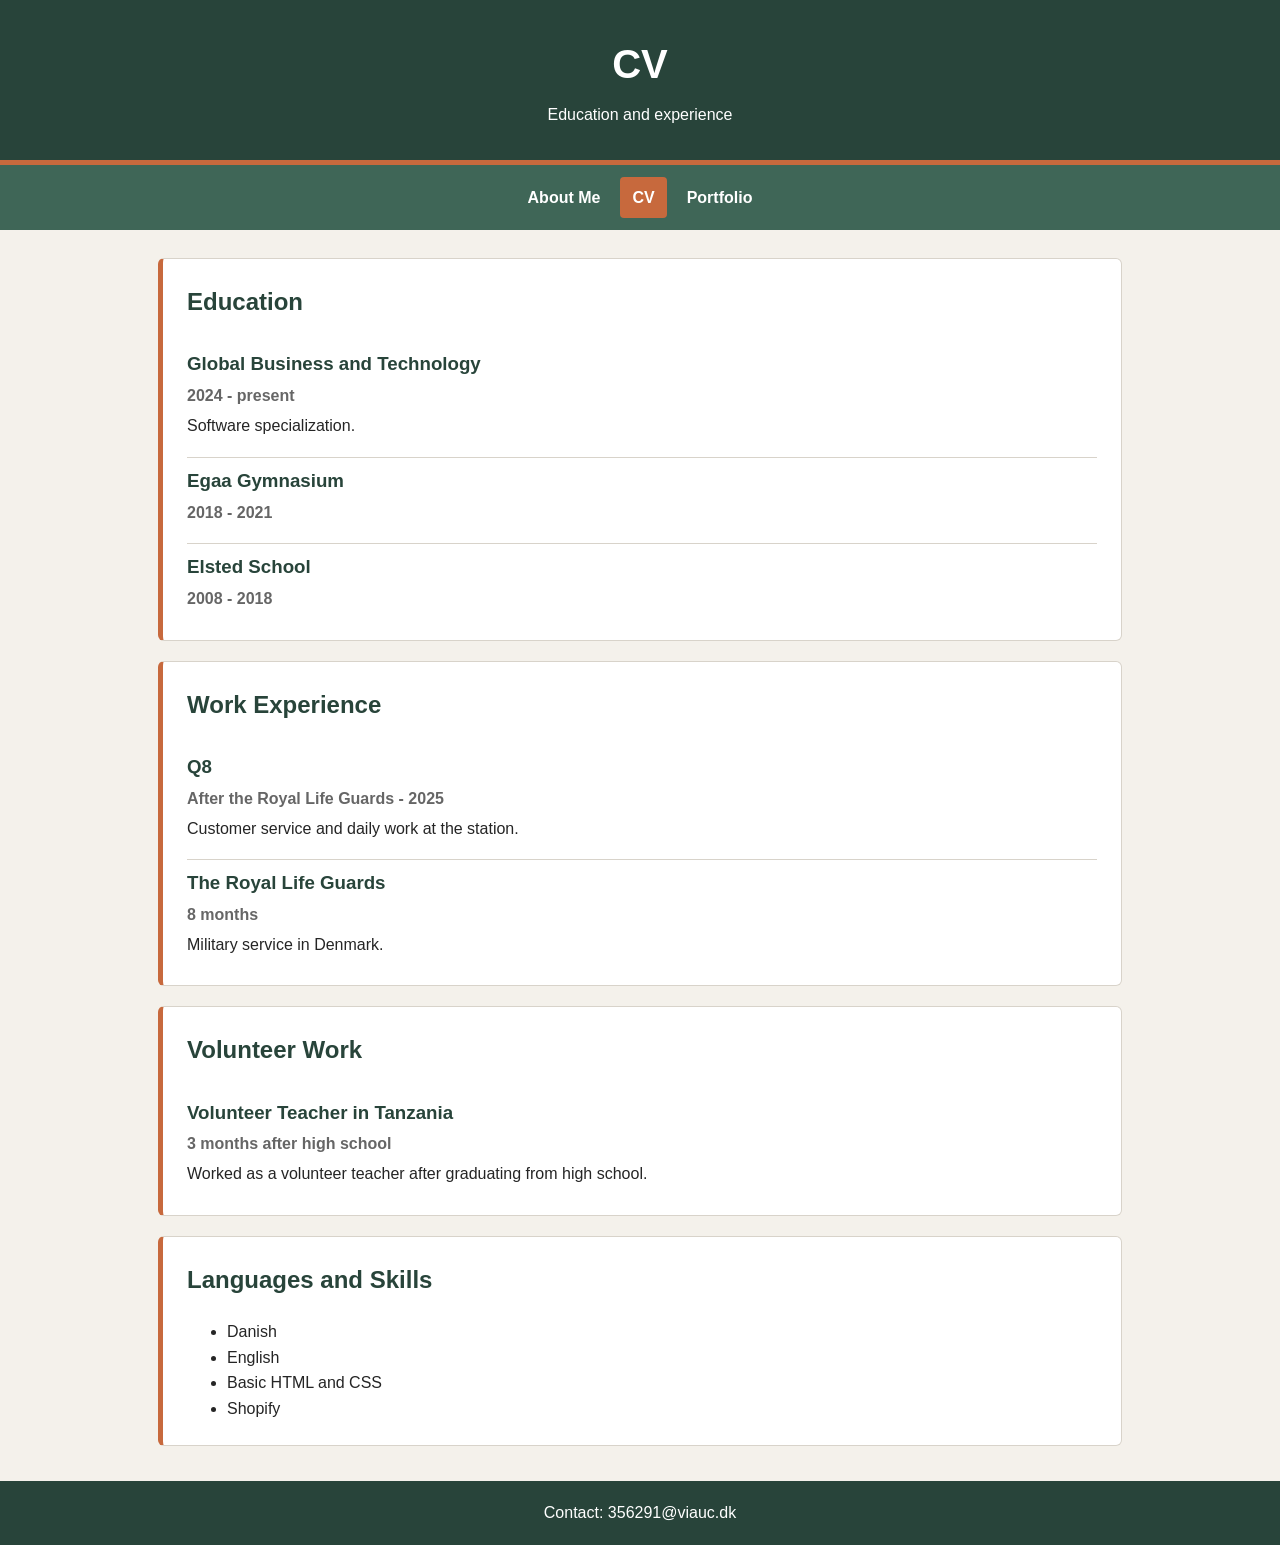
==== cv.html @ 2d31c3ad "Add personal CV and portfolio website" ====
<!DOCTYPE html>
<html lang="en">
<head>
  <meta charset="UTF-8">
  <meta name="viewport" content="width=device-width, initial-scale=1.0">
  <title>Julius - CV</title>
  <link rel="stylesheet" href="style.css">
</head>
<body>
  <header>
    <h1>CV</h1>
    <p>Education and experience</p>
  </header>

  <nav>
    <ul>
      <li><a href="index.html">About Me</a></li>
      <li><a href="cv.html" class="active">CV</a></li>
      <li><a href="portfolio.html">Portfolio</a></li>
    </ul>
  </nav>

  <main>
    <section>
      <h2>Education</h2>
      <div class="cv-item">
        <h3>Global Business and Technology</h3>
        <p class="date">2024 - present</p>
        <p>Software specialization.</p>
      </div>
      <div class="cv-item">
        <h3>Egaa Gymnasium</h3>
        <p class="date">2018 - 2021</p>
      </div>
      <div class="cv-item">
        <h3>Elsted School</h3>
        <p class="date">2008 - 2018</p>
      </div>
    </section>

    <section>
      <h2>Work Experience</h2>
      <div class="cv-item">
        <h3>Q8</h3>
        <p class="date">After the Royal Life Guards - 2025</p>
        <p>Customer service and daily work at the station.</p>
      </div>
      <div class="cv-item">
        <h3>The Royal Life Guards</h3>
        <p class="date">8 months</p>
        <p>Military service in Denmark.</p>
      </div>
    </section>

    <section>
      <h2>Volunteer Work</h2>
      <div class="cv-item">
        <h3>Volunteer Teacher in Tanzania</h3>
        <p class="date">3 months after high school</p>
        <p>Worked as a volunteer teacher after graduating from high school.</p>
      </div>
    </section>

    <section>
      <h2>Languages and Skills</h2>
      <ul class="simple-list">
        <li>Danish</li>
        <li>English</li>
        <li>Basic HTML and CSS</li>
        <li>Shopify</li>
      </ul>
    </section>
  </main>

  <footer>
    <p>Contact: 356291@viauc.dk</p>
  </footer>
</body>
</html>
---- style.css ----
:root {
  --dark-green: #28443a;
  --green: #3f6657;
  --orange: #c7693d;
  --light-background: #f4f1eb;
  --white: #ffffff;
  --text: #252525;
  --border: #d8d3ca;
}

* {
  box-sizing: border-box;
}

body {
  margin: 0;
  font-family: Arial, sans-serif;
  background: var(--light-background);
  color: var(--text);
  line-height: 1.6;
}

header {
  background: var(--dark-green);
  color: var(--white);
  padding: 32px 20px;
  text-align: center;
  border-bottom: 5px solid var(--orange);
}

header h1 {
  margin: 0;
  font-size: 40px;
}

header p {
  margin: 6px 0 0;
}

nav {
  background: var(--green);
  padding: 12px;
}

nav ul {
  display: flex;
  justify-content: center;
  gap: 8px;
  margin: 0;
  padding: 0;
  list-style: none;
}

nav a {
  display: block;
  color: var(--white);
  text-decoration: none;
  padding: 8px 12px;
  font-weight: bold;
  border-radius: 4px;
}

nav a:hover,
nav a.active {
  background: var(--orange);
}

main {
  max-width: 1000px;
  margin: 28px auto;
  padding: 0 18px;
}

section {
  background: var(--white);
  padding: 24px;
  margin-bottom: 20px;
  border: 1px solid var(--border);
  border-left: 5px solid var(--orange);
  border-radius: 6px;
}

h2,
h3 {
  color: var(--dark-green);
}

h2 {
  margin-top: 0;
}

.about-section {
  display: flex;
  align-items: center;
  gap: 28px;
}

.about-section > div {
  flex: 1;
}

figure {
  width: 280px;
  margin: 0;
}

figure img {
  width: 100%;
  display: block;
  border-radius: 6px;
}

figcaption {
  margin-top: 6px;
  color: #666666;
  font-size: 14px;
  text-align: center;
}

.cv-item {
  padding: 4px 0 14px;
  border-bottom: 1px solid var(--border);
}

.cv-item:last-child {
  padding-bottom: 0;
  border-bottom: 0;
}

.cv-item h3,
.cv-item p {
  margin: 4px 0;
}

.date {
  color: #666666;
  font-weight: bold;
}

.simple-list {
  margin-bottom: 0;
}

.project-grid {
  display: grid;
  grid-template-columns: 1fr;
  gap: 18px;
}

.project-card {
  padding: 18px;
  border: 1px solid var(--border);
  border-radius: 6px;
}

.project-card img,
.screenshot-grid img {
  width: 100%;
  display: block;
  border-radius: 4px;
}

.project-card h3 {
  margin-bottom: 6px;
}

.project-card a {
  color: var(--dark-green);
  font-weight: bold;
}

.screenshot-grid {
  display: grid;
  grid-template-columns: 1fr;
  gap: 12px;
}

footer {
  background: var(--dark-green);
  color: var(--white);
  text-align: center;
  padding: 16px;
  margin-top: 35px;
}

footer p {
  margin: 3px 0;
}

.photo-credit {
  font-size: 12px;
}

@media (min-width: 768px) {
  .project-grid {
    grid-template-columns: repeat(2, 1fr);
  }

  .screenshot-grid {
    grid-template-columns: repeat(2, 1fr);
  }
}

@media (min-width: 1024px) {
  .project-grid {
    grid-template-columns: repeat(3, 1fr);
  }
}

@media (max-width: 600px) {
  header h1 {
    font-size: 32px;
  }

  nav ul {
    flex-direction: column;
    text-align: center;
  }

  .about-section {
    flex-direction: column;
    align-items: stretch;
  }

  figure {
    width: 100%;
  }
}
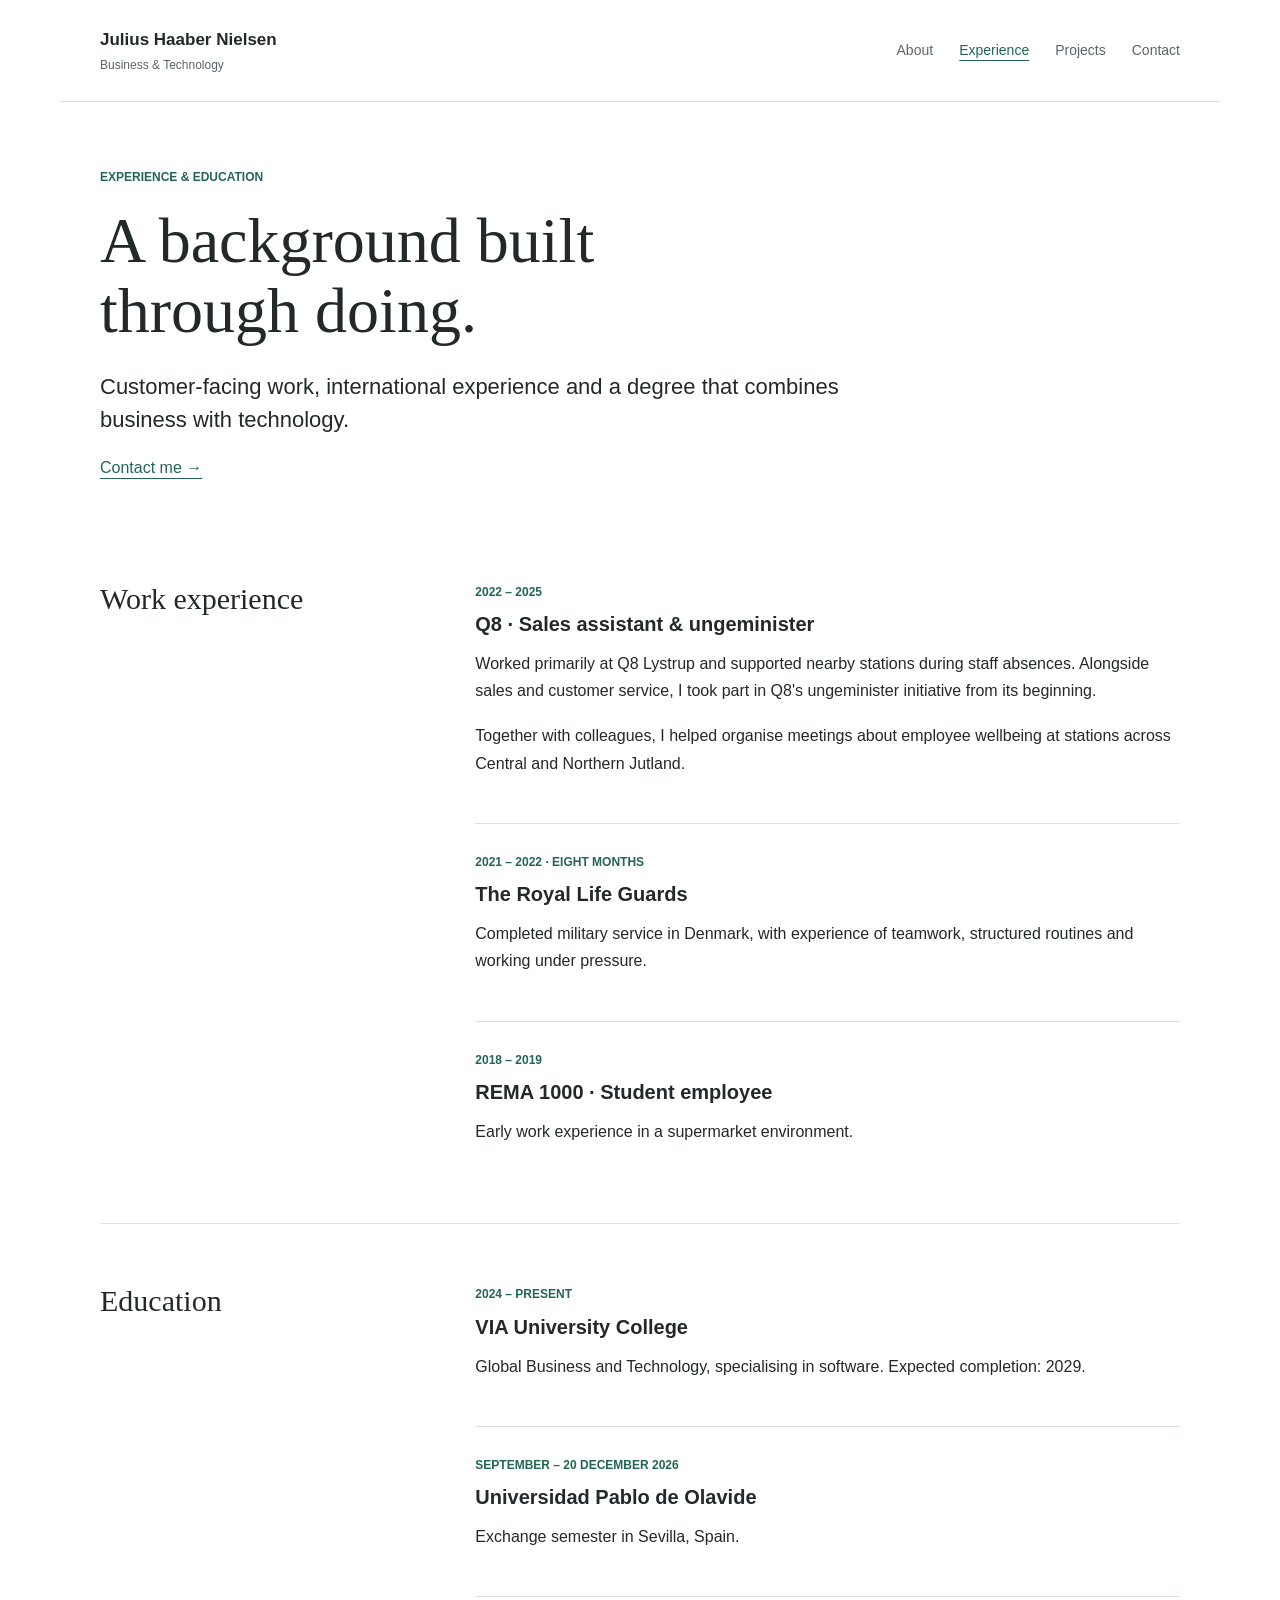
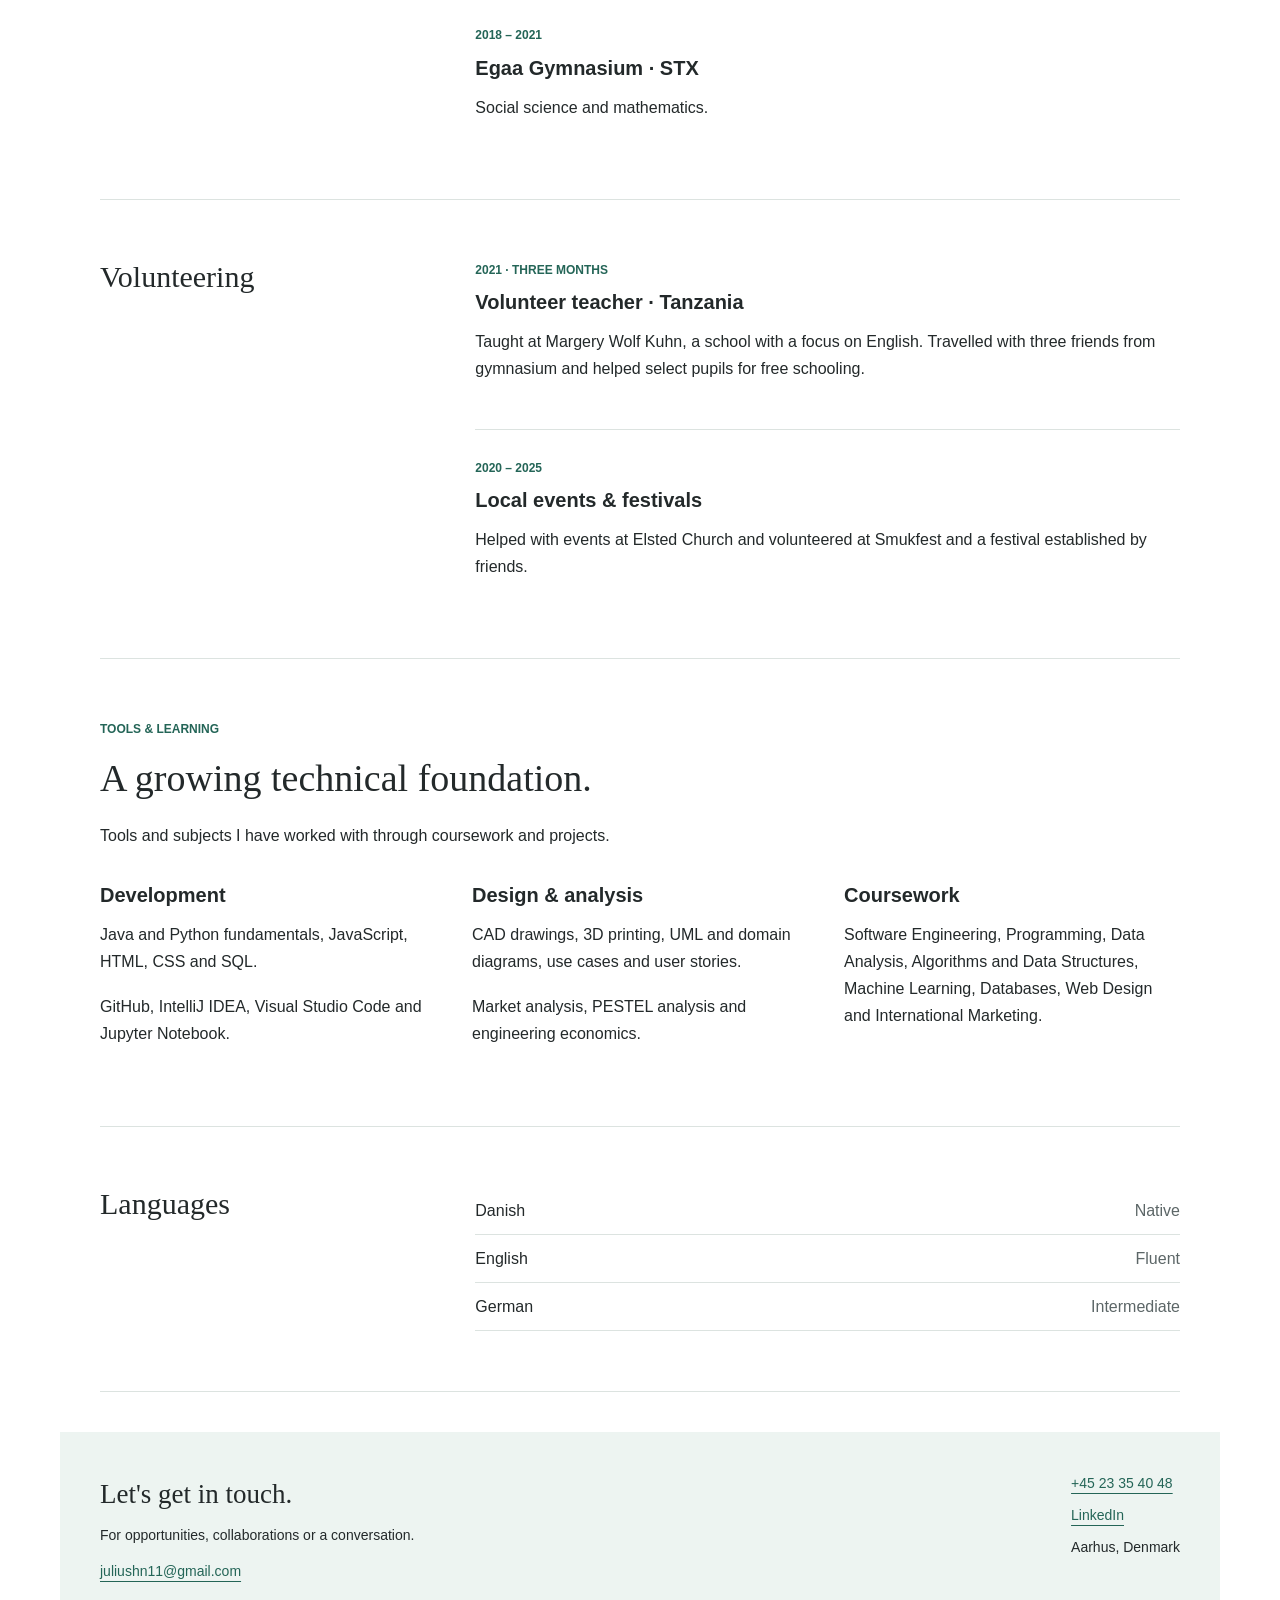
==== commit be645059: "Update professional portfolio and fix contact navigation" ====
--- a/cv.html
+++ b/cv.html
@@ -1,79 +1,179 @@
 <!DOCTYPE html>
 <html lang="en">
-<head>
-  <meta charset="UTF-8">
-  <meta name="viewport" content="width=device-width, initial-scale=1.0">
-  <title>Julius - CV</title>
-  <link rel="stylesheet" href="style.css">
-</head>
-<body>
-  <header>
-    <h1>CV</h1>
-    <p>Education and experience</p>
-  </header>
-
-  <nav>
-    <ul>
-      <li><a href="index.html">About Me</a></li>
-      <li><a href="cv.html" class="active">CV</a></li>
-      <li><a href="portfolio.html">Portfolio</a></li>
-    </ul>
-  </nav>
-
-  <main>
-    <section>
-      <h2>Education</h2>
-      <div class="cv-item">
-        <h3>Global Business and Technology</h3>
-        <p class="date">2024 - present</p>
-        <p>Software specialization.</p>
+  <head>
+    <meta charset="UTF-8">
+    <meta name="viewport" content="width=device-width, initial-scale=1">
+    <meta
+      name="description"
+      content="Julius Haaber Nielsen. Global Business and Technology student with experience in customer service, international teamwork and practical technology projects.">
+    <title>Experience | Julius Haaber Nielsen</title>
+    <link rel="stylesheet" href="style.css">
+  </head>
+  <body>
+    <a class="skip-link" href="#main">Skip to content</a>
+    <header class="site-header">
+      <a class="brand" href="index.html"
+        >Julius Haaber Nielsen<span>Business &amp; Technology</span></a
+      >
+      <nav aria-label="Main navigation">
+        <a href="index.html">About</a
+        ><a href="cv.html" aria-current="page">Experience</a
+        ><a href="portfolio.html">Projects</a
+        ><a href="#contact">Contact</a>
+      </nav>
+    </header>
+    <main id="main">
+      <section class="page-intro">
+        <p class="eyebrow">Experience &amp; education</p>
+        <h1>A background built<br>through doing.</h1>
+        <p class="lead">
+          Customer-facing work, international experience and a degree that
+          combines business with technology.
+        </p>
+        <a href="#contact">Contact me &rarr;</a>
+      </section>
+      <section class="section resume-section">
+        <h2>Work experience</h2>
+        <div>
+          <article class="timeline-item">
+            <p class="eyebrow">2022 &ndash; 2025</p>
+            <h3>Q8 &middot; Sales assistant &amp; ungeminister</h3>
+            <p>
+              Worked primarily at Q8 Lystrup and supported nearby stations
+              during staff absences. Alongside sales and customer service, I
+              took part in Q8's ungeminister initiative from its beginning.
+            </p>
+            <p>
+              Together with colleagues, I helped organise meetings about
+              employee wellbeing at stations across Central and Northern
+              Jutland.
+            </p>
+          </article>
+          <article class="timeline-item">
+            <p class="eyebrow">2021 &ndash; 2022 &middot; Eight months</p>
+            <h3>The Royal Life Guards</h3>
+            <p>
+              Completed military service in Denmark, with experience of
+              teamwork, structured routines and working under pressure.
+            </p>
+          </article>
+          <article class="timeline-item">
+            <p class="eyebrow">2018 &ndash; 2019</p>
+            <h3>REMA 1000 &middot; Student employee</h3>
+            <p>Early work experience in a supermarket environment.</p>
+          </article>
+        </div>
+      </section>
+      <section class="section resume-section">
+        <h2>Education</h2>
+        <div>
+          <article class="timeline-item">
+            <p class="eyebrow">2024 &ndash; present</p>
+            <h3>VIA University College</h3>
+            <p>
+              Global Business and Technology, specialising in software. Expected
+              completion: 2029.
+            </p>
+          </article>
+          <article class="timeline-item">
+            <p class="eyebrow">September &ndash; 20 December 2026</p>
+            <h3>Universidad Pablo de Olavide</h3>
+            <p>Exchange semester in Sevilla, Spain.</p>
+          </article>
+          <article class="timeline-item">
+            <p class="eyebrow">2018 &ndash; 2021</p>
+            <h3>Egaa Gymnasium &middot; STX</h3>
+            <p>Social science and mathematics.</p>
+          </article>
+        </div>
+      </section>
+      <section class="section resume-section">
+        <h2>Volunteering</h2>
+        <div>
+          <article class="timeline-item">
+            <p class="eyebrow">2021 &middot; Three months</p>
+            <h3>Volunteer teacher &middot; Tanzania</h3>
+            <p>
+              Taught at Margery Wolf Kuhn, a school with a focus on English.
+              Travelled with three friends from gymnasium and helped select
+              pupils for free schooling.
+            </p>
+          </article>
+          <article class="timeline-item">
+            <p class="eyebrow">2020 &ndash; 2025</p>
+            <h3>Local events &amp; festivals</h3>
+            <p>
+              Helped with events at Elsted Church and volunteered at Smukfest
+              and a festival established by friends.
+            </p>
+          </article>
+        </div>
+      </section>
+      <section class="section">
+        <div class="section-heading">
+          <p class="eyebrow">Tools &amp; learning</p>
+          <h2>A growing technical foundation.</h2>
+          <p>
+            Tools and subjects I have worked with through coursework and
+            projects.
+          </p>
+        </div>
+        <div class="three-columns">
+          <div>
+            <h3>Development</h3>
+            <p>Java and Python fundamentals, JavaScript, HTML, CSS and SQL.</p>
+            <p>
+              GitHub, IntelliJ IDEA, Visual Studio Code and Jupyter Notebook.
+            </p>
+          </div>
+          <div>
+            <h3>Design &amp; analysis</h3>
+            <p>
+              CAD drawings, 3D printing, UML and domain diagrams, use cases and
+              user stories.
+            </p>
+            <p>Market analysis, PESTEL analysis and engineering economics.</p>
+          </div>
+          <div>
+            <h3>Coursework</h3>
+            <p>
+              Software Engineering, Programming, Data Analysis, Algorithms and
+              Data Structures, Machine Learning, Databases, Web Design and
+              International Marketing.
+            </p>
+          </div>
+        </div>
+      </section>
+      <section class="section resume-section">
+        <h2>Languages</h2>
+        <dl class="languages">
+          <div>
+            <dt>Danish</dt>
+            <dd>Native</dd>
+          </div>
+          <div>
+            <dt>English</dt>
+            <dd>Fluent</dd>
+          </div>
+          <div>
+            <dt>German</dt>
+            <dd>Intermediate</dd>
+          </div>
+        </dl>
+      </section>
+    </main>
+    <footer id="contact">
+      <div>
+        <strong>Let's get in touch.</strong>
+        <p>For opportunities, collaborations or a conversation.</p>
+        <a href="mailto:juliushn11@gmail.com">juliushn11@gmail.com</a>
       </div>
-      <div class="cv-item">
-        <h3>Egaa Gymnasium</h3>
-        <p class="date">2018 - 2021</p>
+      <div>
+        <a href="tel:+4523354048">+45&nbsp;23&nbsp;35&nbsp;40&nbsp;48</a
+        ><a href="https://www.linkedin.com/in/julius-nielsen-566469253/"
+          >LinkedIn</a
+        ><span>Aarhus, Denmark</span>
       </div>
-      <div class="cv-item">
-        <h3>Elsted School</h3>
-        <p class="date">2008 - 2018</p>
-      </div>
-    </section>
-
-    <section>
-      <h2>Work Experience</h2>
-      <div class="cv-item">
-        <h3>Q8</h3>
-        <p class="date">After the Royal Life Guards - 2025</p>
-        <p>Customer service and daily work at the station.</p>
-      </div>
-      <div class="cv-item">
-        <h3>The Royal Life Guards</h3>
-        <p class="date">8 months</p>
-        <p>Military service in Denmark.</p>
-      </div>
-    </section>
-
-    <section>
-      <h2>Volunteer Work</h2>
-      <div class="cv-item">
-        <h3>Volunteer Teacher in Tanzania</h3>
-        <p class="date">3 months after high school</p>
-        <p>Worked as a volunteer teacher after graduating from high school.</p>
-      </div>
-    </section>
-
-    <section>
-      <h2>Languages and Skills</h2>
-      <ul class="simple-list">
-        <li>Danish</li>
-        <li>English</li>
-        <li>Basic HTML and CSS</li>
-        <li>Shopify</li>
-      </ul>
-    </section>
-  </main>
-
-  <footer>
-    <p>Contact: 356291@viauc.dk</p>
-  </footer>
-</body>
+    </footer>
+  </body>
 </html>
--- a/style.css
+++ b/style.css
@@ -1,228 +1,422 @@
-:root {
-  --dark-green: #28443a;
-  --green: #3f6657;
-  --orange: #c7693d;
-  --light-background: #f4f1eb;
-  --white: #ffffff;
-  --text: #252525;
-  --border: #d8d3ca;
-}
-
 * {
   box-sizing: border-box;
 }
-
+:root {
+  --ink: #23292a;
+  --muted: #5c6667;
+  --accent: #246557;
+  --line: #dce3e0;
+}
 body {
   margin: 0;
   font-family: Arial, sans-serif;
-  background: var(--light-background);
-  color: var(--text);
-  line-height: 1.6;
-}
-
-header {
-  background: var(--dark-green);
-  color: var(--white);
-  padding: 32px 20px;
-  text-align: center;
-  border-bottom: 5px solid var(--orange);
-}
-
-header h1 {
+  color: var(--ink);
+  background: #fff;
+  line-height: 1.7;
+}
+a {
+  color: var(--accent);
+  text-underline-offset: 5px;
+}
+a:hover {
+  color: #143e35;
+}
+a:focus-visible,
+summary:focus-visible {
+  outline: 3px solid #b35446;
+  outline-offset: 5px;
+}
+img {
+  display: block;
+  max-width: 100%;
+  height: auto;
+}
+h1,
+h2,
+h3,
+p {
+  margin-top: 0;
+}
+h1,
+h2 {
+  font-family: Georgia, serif;
+  font-weight: 400;
+  line-height: 1.1;
+}
+h1 {
+  font-size: 64px;
+  margin-bottom: 24px;
+}
+h2 {
+  font-size: 38px;
+  margin-bottom: 22px;
+}
+h3 {
+  font-size: 20px;
+  line-height: 1.4;
+  margin-bottom: 12px;
+}
+p {
+  margin-bottom: 18px;
+}
+.site-header,
+main,
+footer {
+  max-width: 1160px;
+  margin: auto;
+  padding-left: 40px;
+  padding-right: 40px;
+}
+.site-header {
+  display: flex;
+  align-items: center;
+  justify-content: space-between;
+  gap: 24px;
+  padding-top: 26px;
+  padding-bottom: 26px;
+  border-bottom: 1px solid var(--line);
+}
+.brand {
+  color: var(--ink);
+  font-weight: bold;
+  text-decoration: none;
+  font-size: 17px;
+}
+.brand span {
+  display: block;
+  font-size: 12px;
+  font-weight: normal;
+  color: var(--muted);
+}
+nav {
+  display: flex;
+  flex-wrap: wrap;
+  gap: 26px;
+}
+nav a {
+  display: inline-flex;
+  align-items: center;
+  min-height: 44px;
+  font-size: 14px;
+  text-decoration: none;
+  color: var(--muted);
+}
+nav a[aria-current="page"] {
+  color: var(--accent);
+  text-decoration: underline;
+}
+.intro {
+  display: grid;
+  grid-template-columns: 1.4fr 1fr;
+  align-items: center;
+  gap: 70px;
+  padding: 64px 0 40px;
+}
+.intro p:not(.eyebrow) {
+  max-width: 590px;
+}
+.eyebrow {
+  font-size: 12px;
+  font-weight: bold;
+  color: var(--accent);
+  margin-bottom: 18px;
+  text-transform: uppercase;
+}
+.lead {
+  font-size: 22px;
+  line-height: 1.5;
+}
+.portrait-space {
+  width: 100%;
+  aspect-ratio: 4 / 5;
+  background: #eef1ef;
+  border: 1px solid #e1e7e3;
+}
+.links {
+  display: flex;
+  flex-wrap: wrap;
+  gap: 24px;
+  align-items: center;
+  margin-top: 30px;
+}
+.primary-link {
+  background: var(--accent);
+  color: white;
+  padding: 11px 18px;
+  text-decoration: none;
+  display: inline-block;
+  font-size: 14px;
+}
+.primary-link:hover {
+  background: #143e35;
+  color: #fff;
+}
+.exchange {
+  background: #edf4f1;
+  border-left: 3px solid var(--accent);
+  padding: 20px 26px;
+  display: flex;
+  gap: 36px;
+  align-items: center;
+}
+.exchange p,
+.exchange .eyebrow {
   margin: 0;
-  font-size: 40px;
-}
-
-header p {
-  margin: 6px 0 0;
-}
-
-nav {
-  background: var(--green);
-  padding: 12px;
-}
-
-nav ul {
-  display: flex;
-  justify-content: center;
-  gap: 8px;
+}
+.exchange p {
+  font-size: 14px;
+}
+.section {
+  padding: 60px 0;
+  border-bottom: 1px solid var(--line);
+}
+.section-heading {
+  max-width: 680px;
+  margin-bottom: 32px;
+}
+.three-columns {
+  display: grid;
+  grid-template-columns: repeat(3, 1fr);
+  gap: 36px;
+}
+.number {
+  display: block;
+  color: #a64b3d;
+  font-size: 14px;
+  margin-bottom: 18px;
+}
+.featured {
+  display: grid;
+  grid-template-columns: 1fr 1.3fr;
+  gap: 48px;
+  align-items: center;
+}
+.image-link {
+  border: 1px solid var(--line);
+}
+.closing {
+  max-width: 760px;
+  border: 0;
+}
+.page-intro {
+  padding: 65px 0 40px;
+  max-width: 760px;
+}
+.resume-section {
+  display: grid;
+  grid-template-columns: 1fr 2.2fr;
+  gap: 55px;
+}
+.resume-section h2 {
+  font-size: 30px;
+}
+.timeline-item {
+  padding: 0 0 28px;
+  margin-bottom: 28px;
+  border-bottom: 1px solid var(--line);
+}
+.timeline-item:last-child {
+  padding-bottom: 0;
+  margin-bottom: 0;
+  border: 0;
+}
+.timeline-item .eyebrow {
+  margin-bottom: 8px;
+}
+.languages {
   margin: 0;
-  padding: 0;
-  list-style: none;
-}
-
-nav a {
-  display: block;
-  color: var(--white);
-  text-decoration: none;
-  padding: 8px 12px;
-  font-weight: bold;
-  border-radius: 4px;
-}
-
-nav a:hover,
-nav a.active {
-  background: var(--orange);
-}
-
-main {
-  max-width: 1000px;
-  margin: 28px auto;
-  padding: 0 18px;
-}
-
-section {
-  background: var(--white);
-  padding: 24px;
-  margin-bottom: 20px;
-  border: 1px solid var(--border);
-  border-left: 5px solid var(--orange);
-  border-radius: 6px;
-}
-
-h2,
-h3 {
-  color: var(--dark-green);
-}
-
-h2 {
-  margin-top: 0;
-}
-
-.about-section {
-  display: flex;
-  align-items: center;
-  gap: 28px;
-}
-
-.about-section > div {
-  flex: 1;
-}
-
-figure {
-  width: 280px;
-  margin: 0;
-}
-
-figure img {
+}
+.languages div {
+  display: flex;
+  justify-content: space-between;
+  border-bottom: 1px solid var(--line);
+  padding: 10px 0;
+}
+.languages dd {
+  color: var(--muted);
+}
+.project-heading {
+  display: flex;
+  justify-content: space-between;
+  align-items: center;
+  gap: 24px;
+}
+.project-description {
+  max-width: 800px;
+}
+.tools {
+  font-size: 13px;
+  color: var(--accent);
+}
+.access-note {
+  font-size: 13px;
+  color: var(--muted);
+}
+.shop-preview {
   width: 100%;
-  display: block;
-  border-radius: 6px;
-}
-
-figcaption {
-  margin-top: 6px;
-  color: #666666;
-  font-size: 14px;
-  text-align: center;
-}
-
-.cv-item {
-  padding: 4px 0 14px;
-  border-bottom: 1px solid var(--border);
-}
-
-.cv-item:last-child {
-  padding-bottom: 0;
-  border-bottom: 0;
-}
-
-.cv-item h3,
-.cv-item p {
-  margin: 4px 0;
-}
-
-.date {
-  color: #666666;
-  font-weight: bold;
-}
-
-.simple-list {
-  margin-bottom: 0;
-}
-
+  border: 1px solid var(--line);
+}
+.storefront-image {
+  width: 100%;
+  aspect-ratio: 2550 / 1320;
+  object-fit: cover;
+  object-position: top;
+}
+.project-nav {
+  margin-top: 24px;
+  border-top: 1px solid var(--line);
+  padding-top: 12px;
+}
+section[id] { scroll-margin-top: 24px; }
+details {
+  margin-top: 22px;
+}
+summary {
+  cursor: pointer;
+  color: var(--accent);
+  padding: 10px 0;
+}
+.screenshot-grid,
 .project-grid {
   display: grid;
-  grid-template-columns: 1fr;
-  gap: 18px;
-}
-
-.project-card {
-  padding: 18px;
-  border: 1px solid var(--border);
-  border-radius: 6px;
-}
-
-.project-card img,
+  grid-template-columns: repeat(2, 1fr);
+  gap: 24px;
+  margin-top: 24px;
+}
 .screenshot-grid img {
   width: 100%;
-  display: block;
+  border: 1px solid var(--line);
+}
+.project {
+  padding: 28px;
+  border: 1px solid var(--line);
   border-radius: 4px;
 }
-
-.project-card h3 {
-  margin-bottom: 6px;
-}
-
-.project-card a {
-  color: var(--dark-green);
-  font-weight: bold;
-}
-
-.screenshot-grid {
-  display: grid;
-  grid-template-columns: 1fr;
-  gap: 12px;
-}
-
+.project p:last-child {
+  margin-bottom: 0;
+}
 footer {
-  background: var(--dark-green);
-  color: var(--white);
-  text-align: center;
-  padding: 16px;
-  margin-top: 35px;
-}
-
+  display: flex;
+  justify-content: space-between;
+  gap: 32px;
+  padding-top: 40px;
+  padding-bottom: 40px;
+  background: #edf4f1;
+  margin-top: 40px;
+  font-size: 14px;
+}
+footer strong {
+  font-family: Georgia, serif;
+  font-size: 27px;
+  font-weight: normal;
+}
 footer p {
-  margin: 3px 0;
-}
-
-.photo-credit {
-  font-size: 12px;
-}
-
-@media (min-width: 768px) {
-  .project-grid {
-    grid-template-columns: repeat(2, 1fr);
-  }
-
+  margin: 6px 0 12px;
+}
+footer > div:last-child {
+  display: flex;
+  flex-direction: column;
+  gap: 8px;
+}
+.skip-link {
+  position: absolute;
+  left: -9999px;
+}
+.skip-link:focus {
+  left: 16px;
+  top: 12px;
+  background: white;
+  padding: 12px;
+  z-index: 1;
+}
+@media (max-width: 800px) {
+  .site-header,
+  main,
+  footer {
+    padding-left: 24px;
+    padding-right: 24px;
+  }
+  .site-header {
+    flex-direction: column;
+    align-items: flex-start;
+    gap: 18px;
+  }
+  .intro {
+    gap: 30px;
+  }
+  h1 {
+    font-size: 48px;
+  }
+  .three-columns {
+    gap: 22px;
+  }
+  .resume-section {
+    grid-template-columns: 1fr 2fr;
+    gap: 26px;
+  }
+}
+@media (max-width: 600px) {
+  h1 {
+    font-size: 42px;
+  }
+  h2 {
+    font-size: 31px;
+  }
+  .lead {
+    font-size: 20px;
+  }
+  nav {
+    gap: 22px;
+  }
+  .intro,
+  .featured,
+  .three-columns,
+  .resume-section,
+  .project-grid,
   .screenshot-grid {
-    grid-template-columns: repeat(2, 1fr);
-  }
-}
-
-@media (min-width: 1024px) {
-  .project-grid {
-    grid-template-columns: repeat(3, 1fr);
-  }
-}
-
-@media (max-width: 600px) {
-  header h1 {
+    grid-template-columns: 1fr;
+  }
+  .intro {
+    padding-top: 40px;
+  }
+  .portrait-space {
+    max-width: 260px;
+    aspect-ratio: 4 / 3;
+  }
+  .section {
+    padding: 40px 0;
+  }
+  .exchange,
+  .project-heading,
+  footer {
+    flex-direction: column;
+    align-items: flex-start;
+    gap: 16px;
+  }
+  .page-intro {
+    padding-top: 40px;
+  }
+  .project {
+    padding: 22px;
+  }
+}
+@media print {
+  .site-header nav,
+  footer,
+  .skip-link {
+    display: none;
+  }
+  body {
+    font-size: 11pt;
+  }
+  .section {
+    padding: 18px 0;
+    break-inside: avoid;
+  }
+  .page-intro {
+    padding: 20px 0;
+  }
+  h1 {
     font-size: 32px;
   }
-
-  nav ul {
-    flex-direction: column;
-    text-align: center;
-  }
-
-  .about-section {
-    flex-direction: column;
-    align-items: stretch;
-  }
-
-  figure {
-    width: 100%;
-  }
-}
+}
